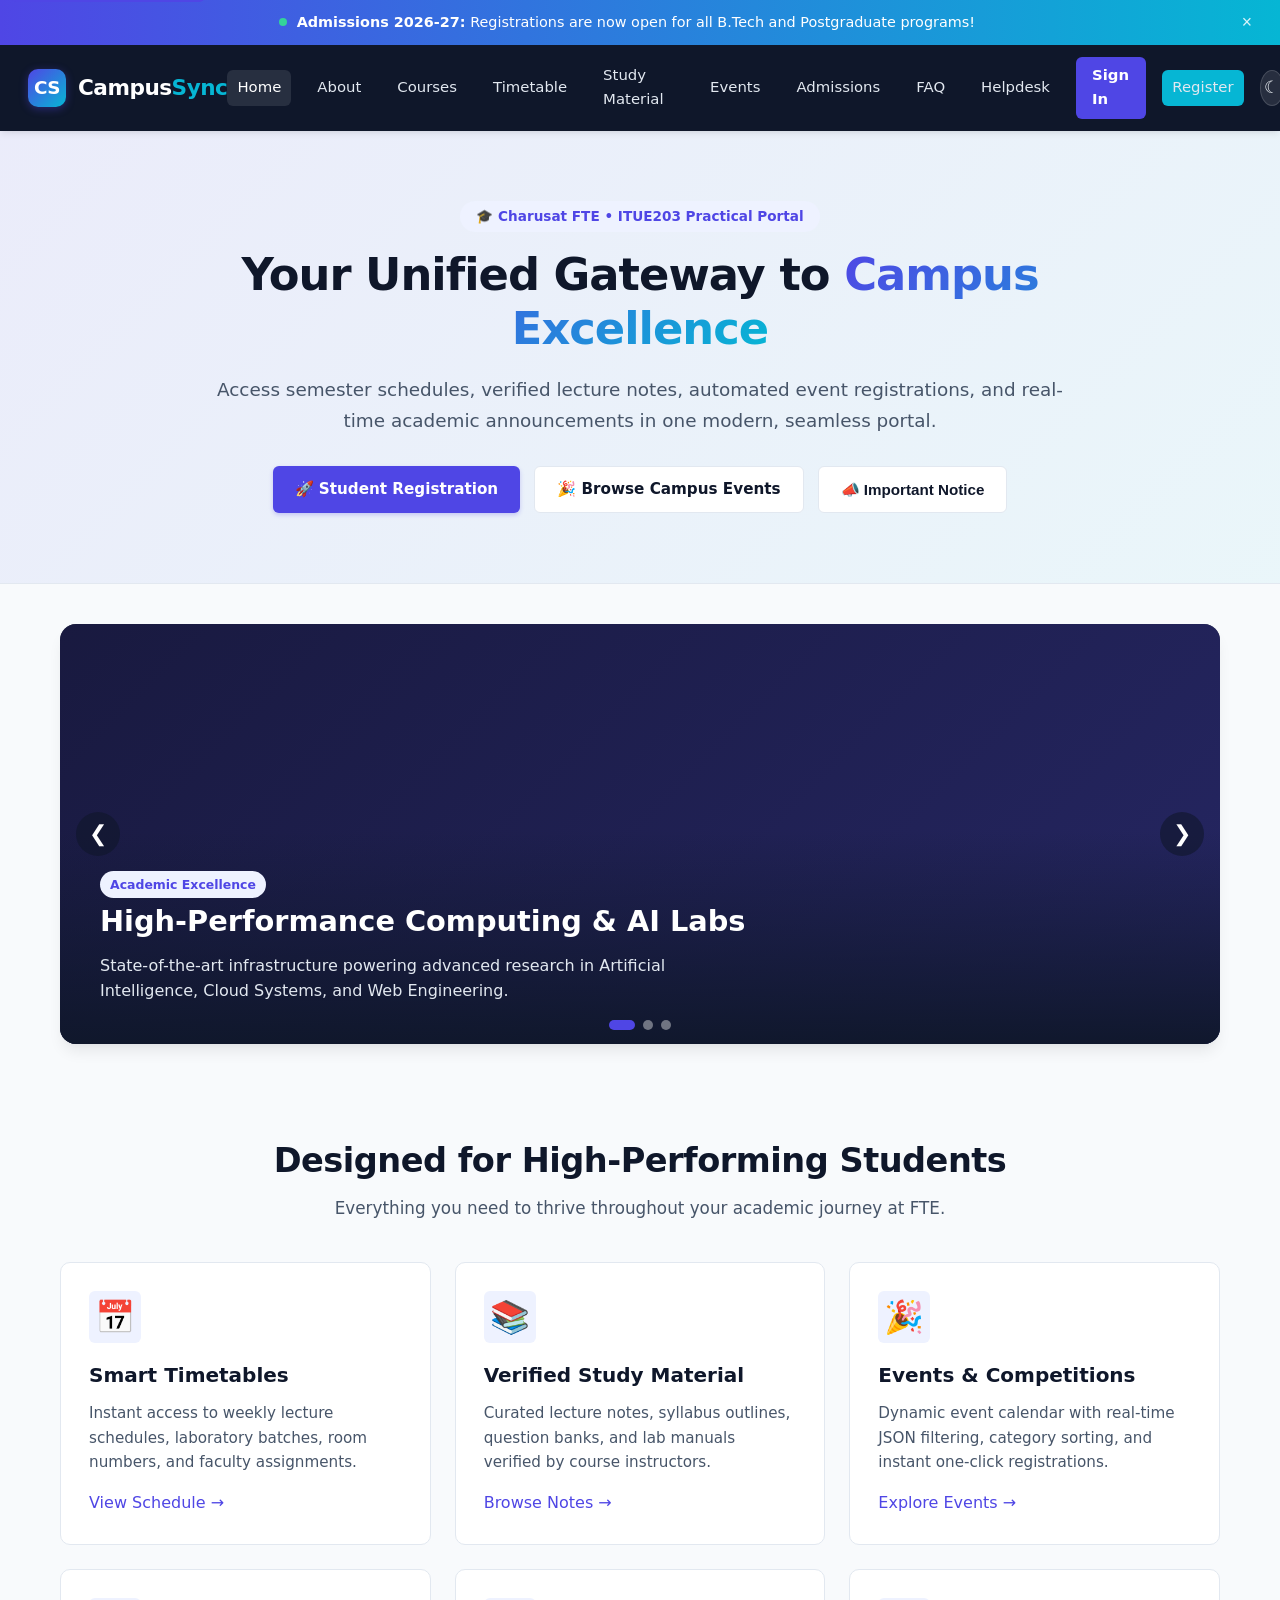
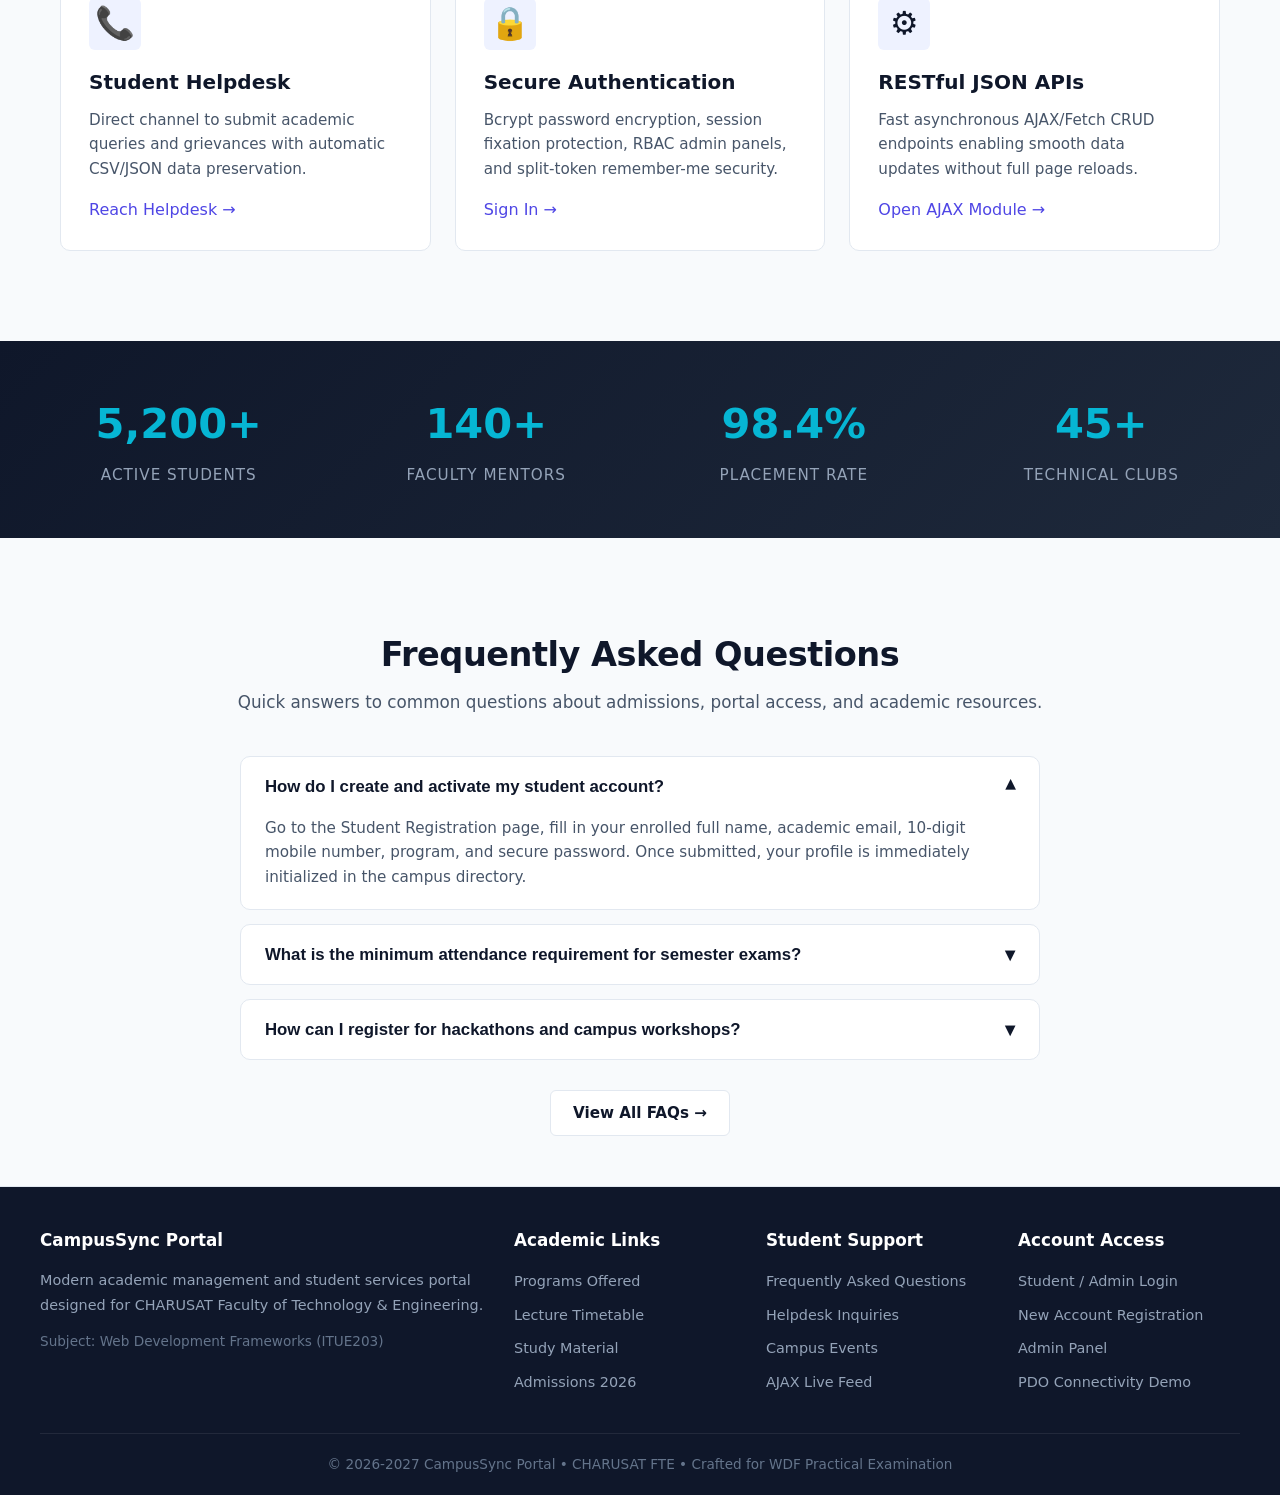
==== index.html @ 85283111 "feat: complete WDF practicals 1-15 - CampusSync Student Portal (PHP, MySQL, REST API, RBAC, CRUD)" ====
<!DOCTYPE html>
<html lang="en">
<head>
    <meta charset="UTF-8">
    <meta http-equiv="refresh" content="0; url=Home.html">
    <title>Redirecting to CampusSync Home...</title>
</head>
<body>
    <p>Loading CampusSync Portal... If not redirected automatically, <a href="Home.html">click here to proceed to Home.html</a>.</p>
</body>
</html>
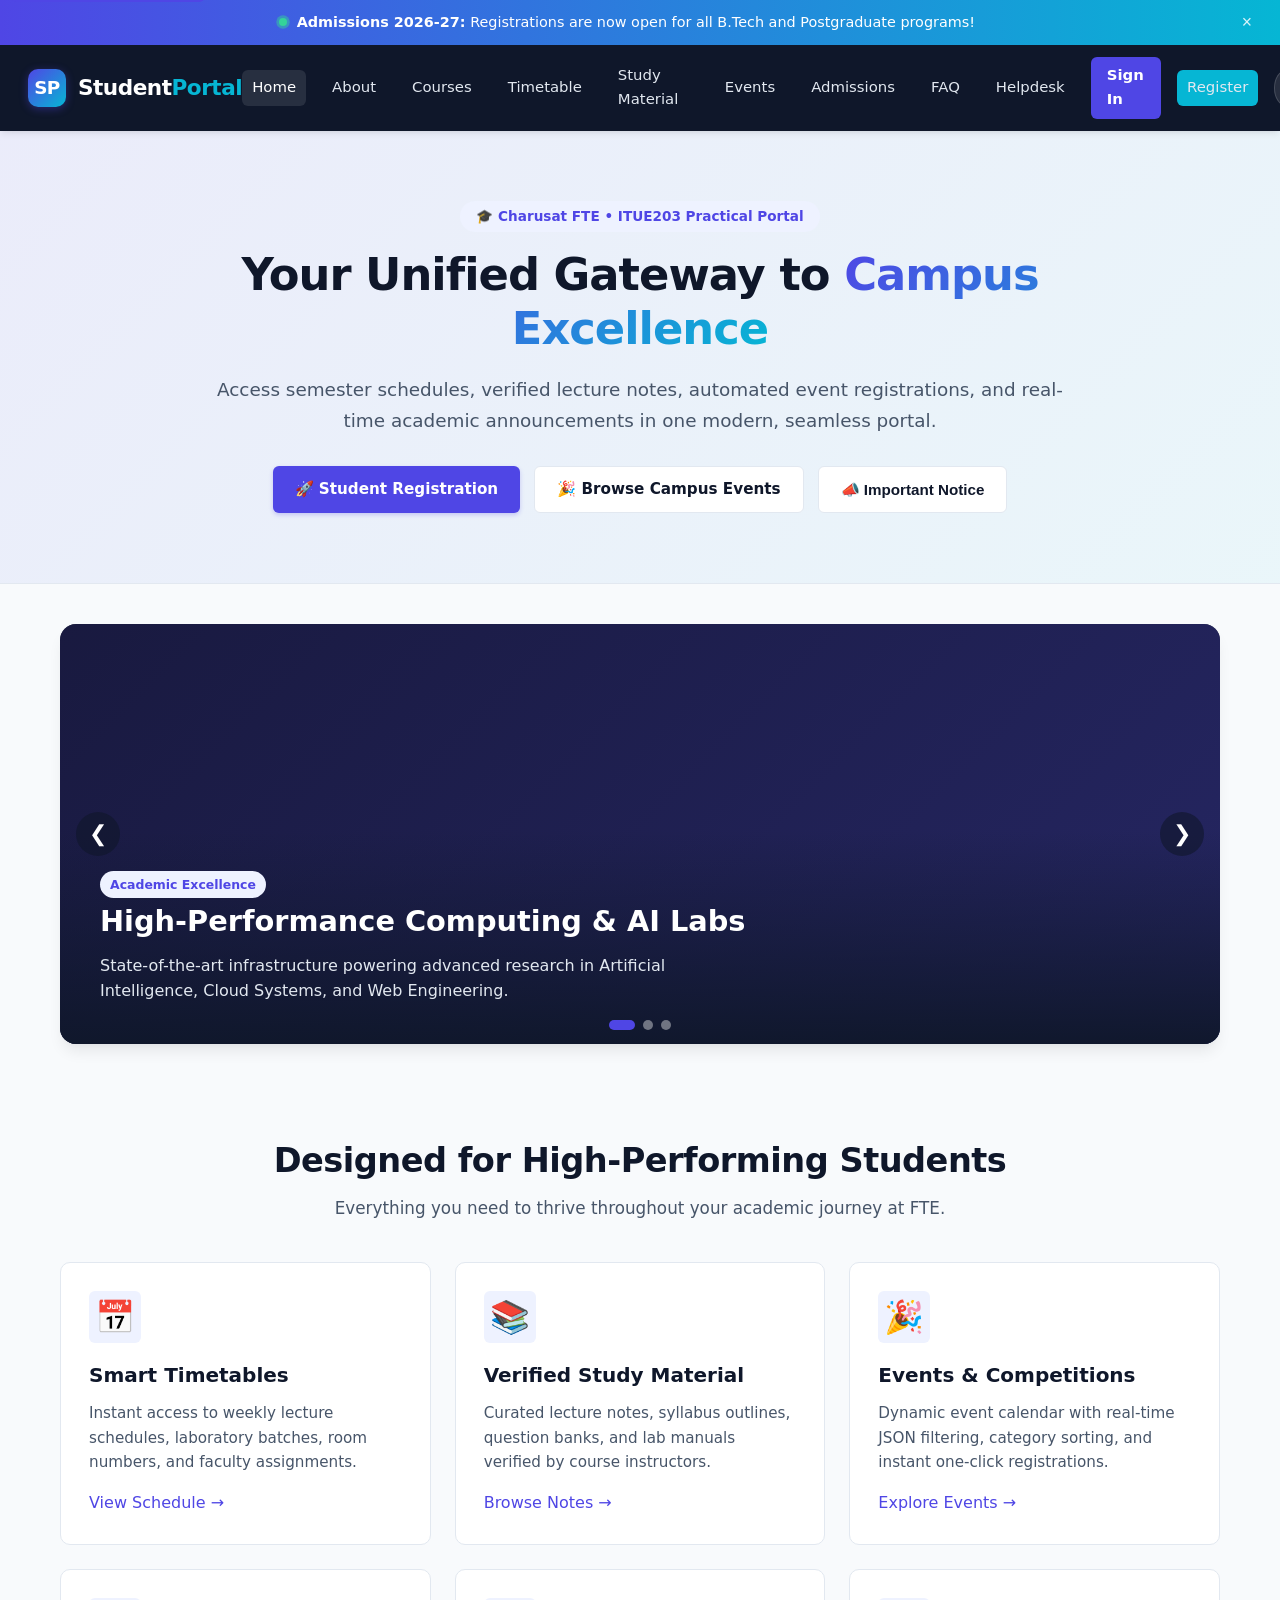
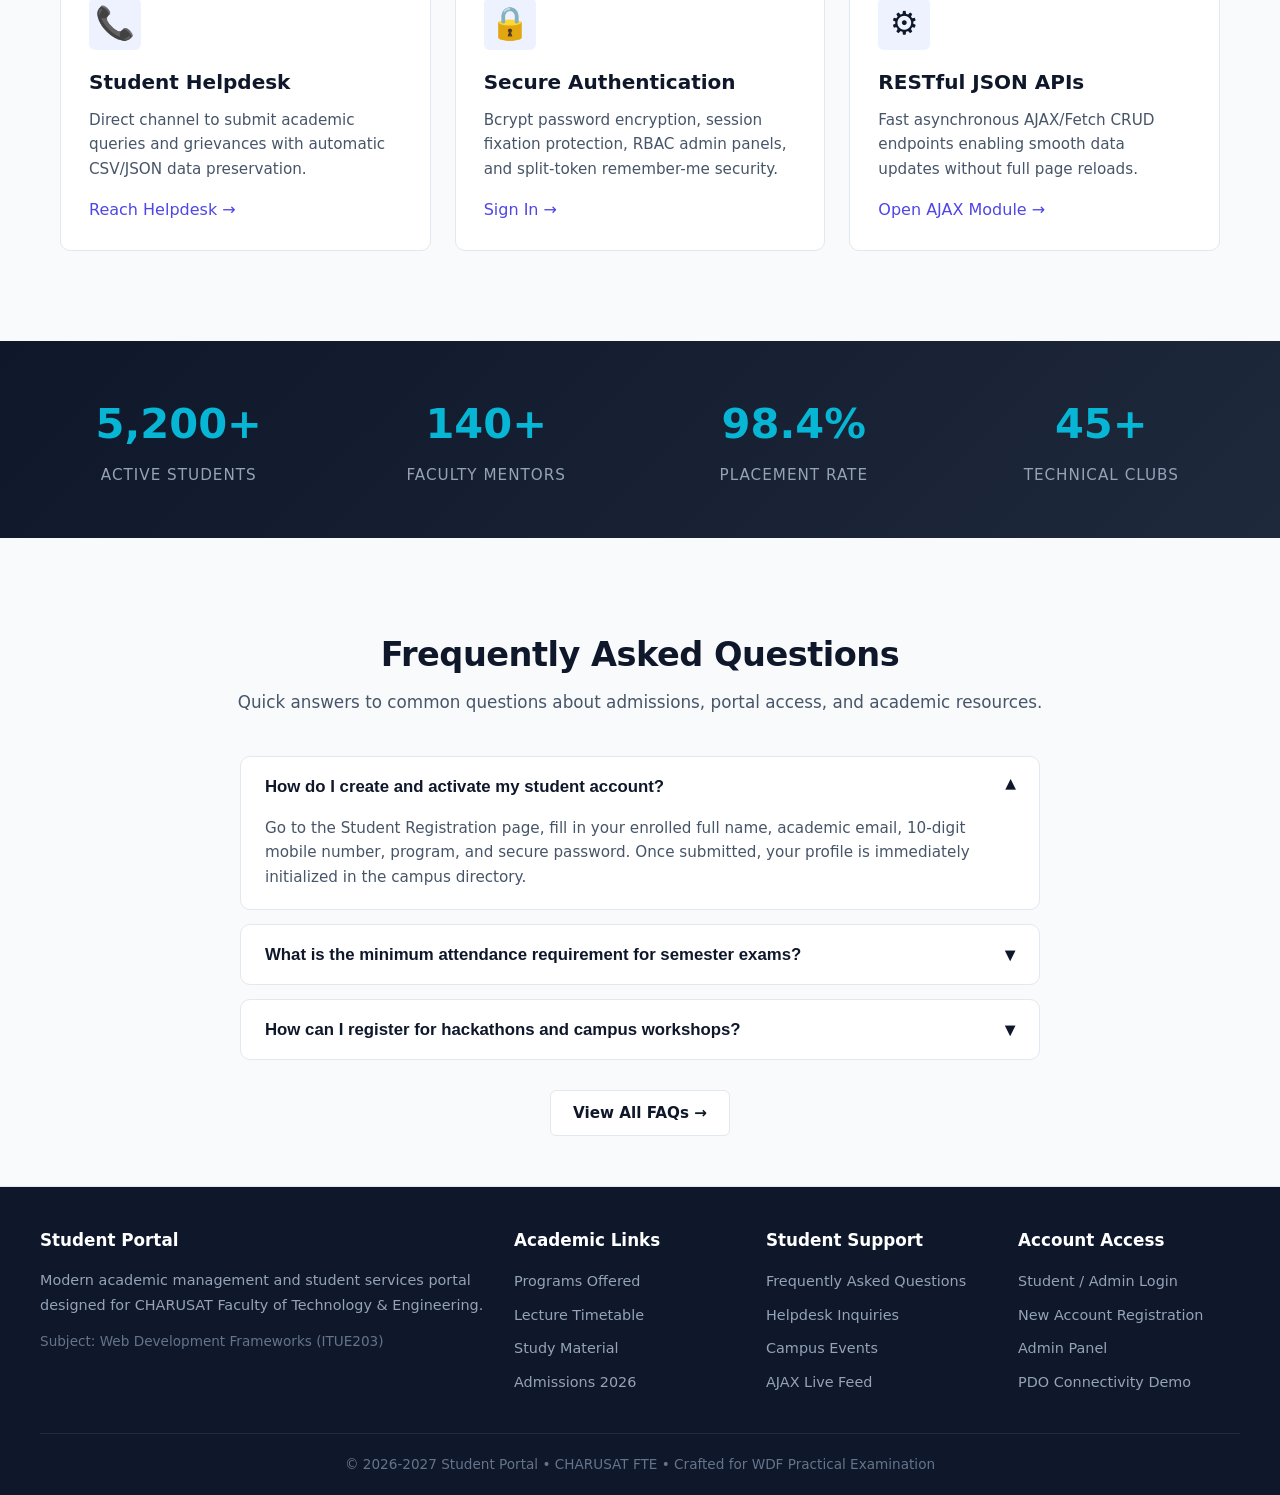
==== commit 911a86f4: "update branding to Student Portal with SP badge" ====
--- a/index.html
+++ b/index.html
@@ -3,9 +3,9 @@
 <head>
     <meta charset="UTF-8">
     <meta http-equiv="refresh" content="0; url=Home.html">
-    <title>Redirecting to CampusSync Home...</title>
+    <title>Redirecting to Student Portal Home...</title>
 </head>
 <body>
-    <p>Loading CampusSync Portal... If not redirected automatically, <a href="Home.html">click here to proceed to Home.html</a>.</p>
+    <p>Loading Student Portal... If not redirected automatically, <a href="Home.html">click here to proceed to Home.html</a>.</p>
 </body>
 </html>
